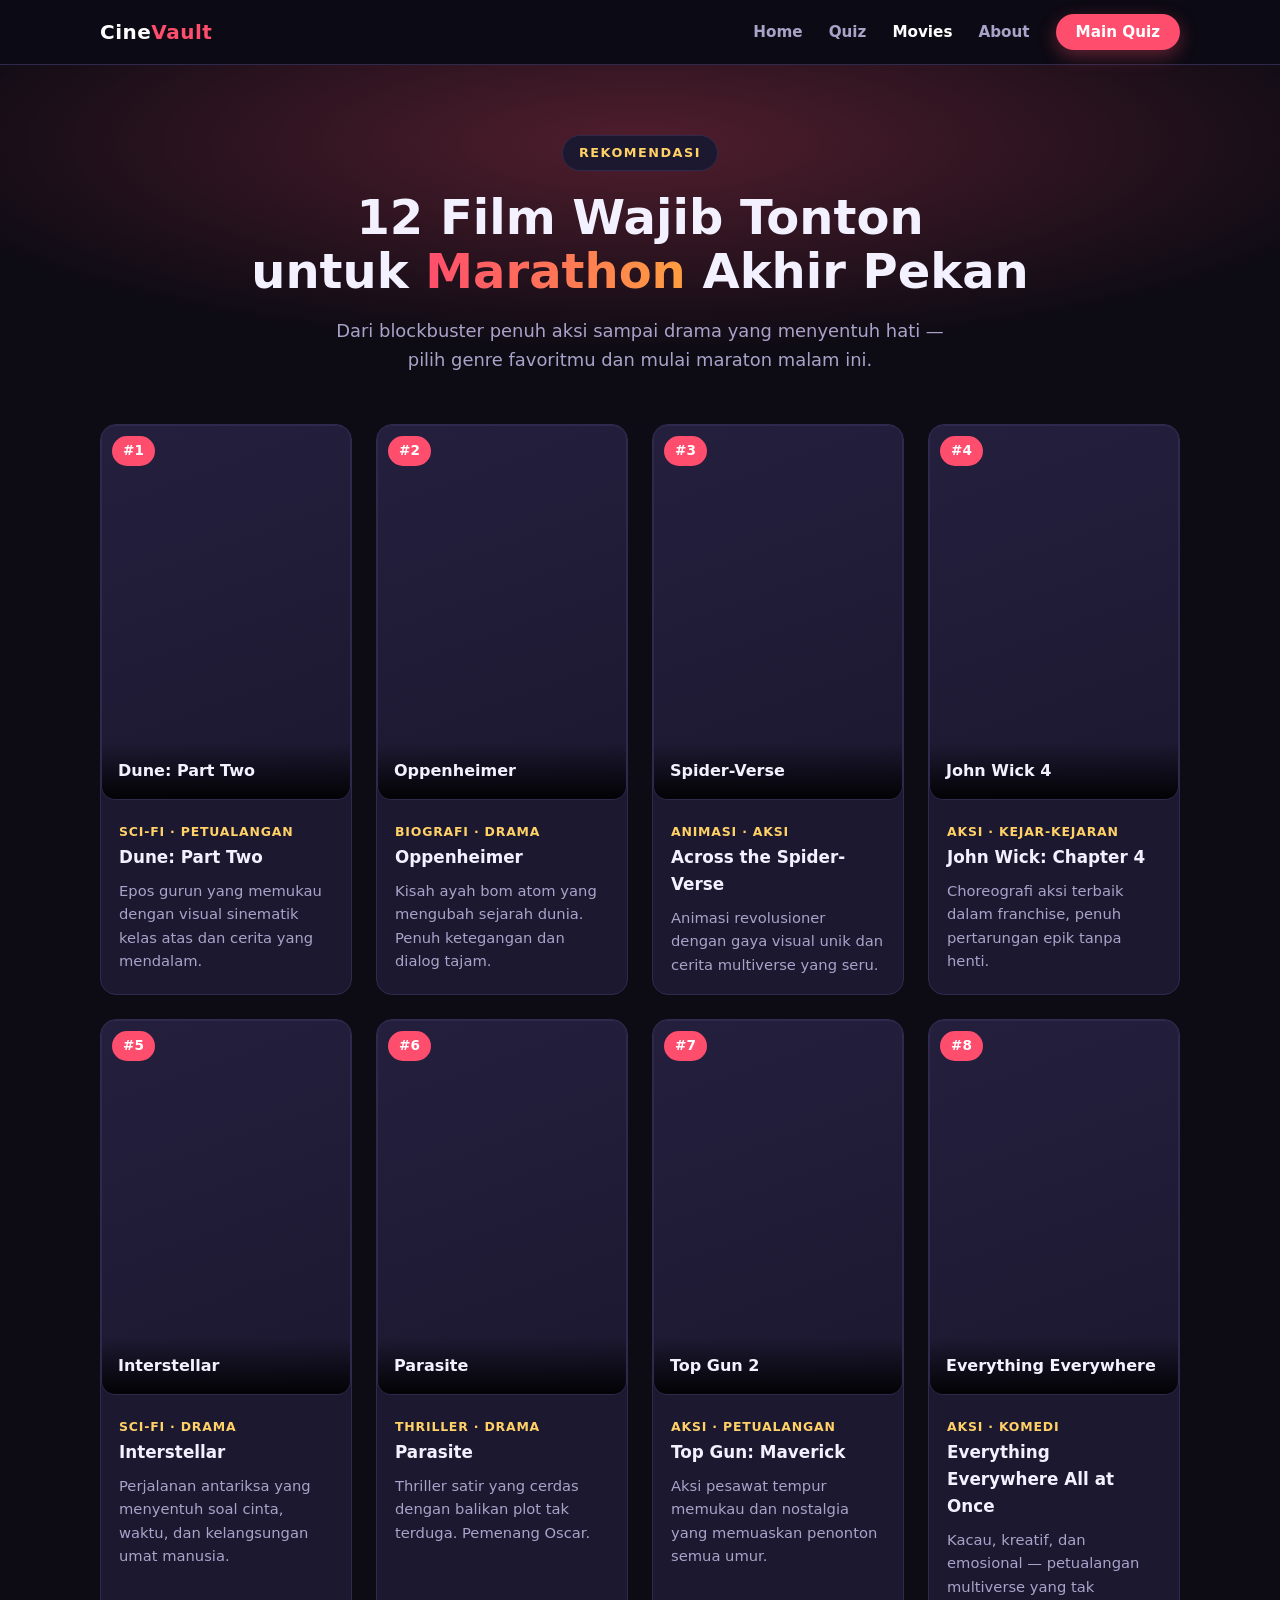
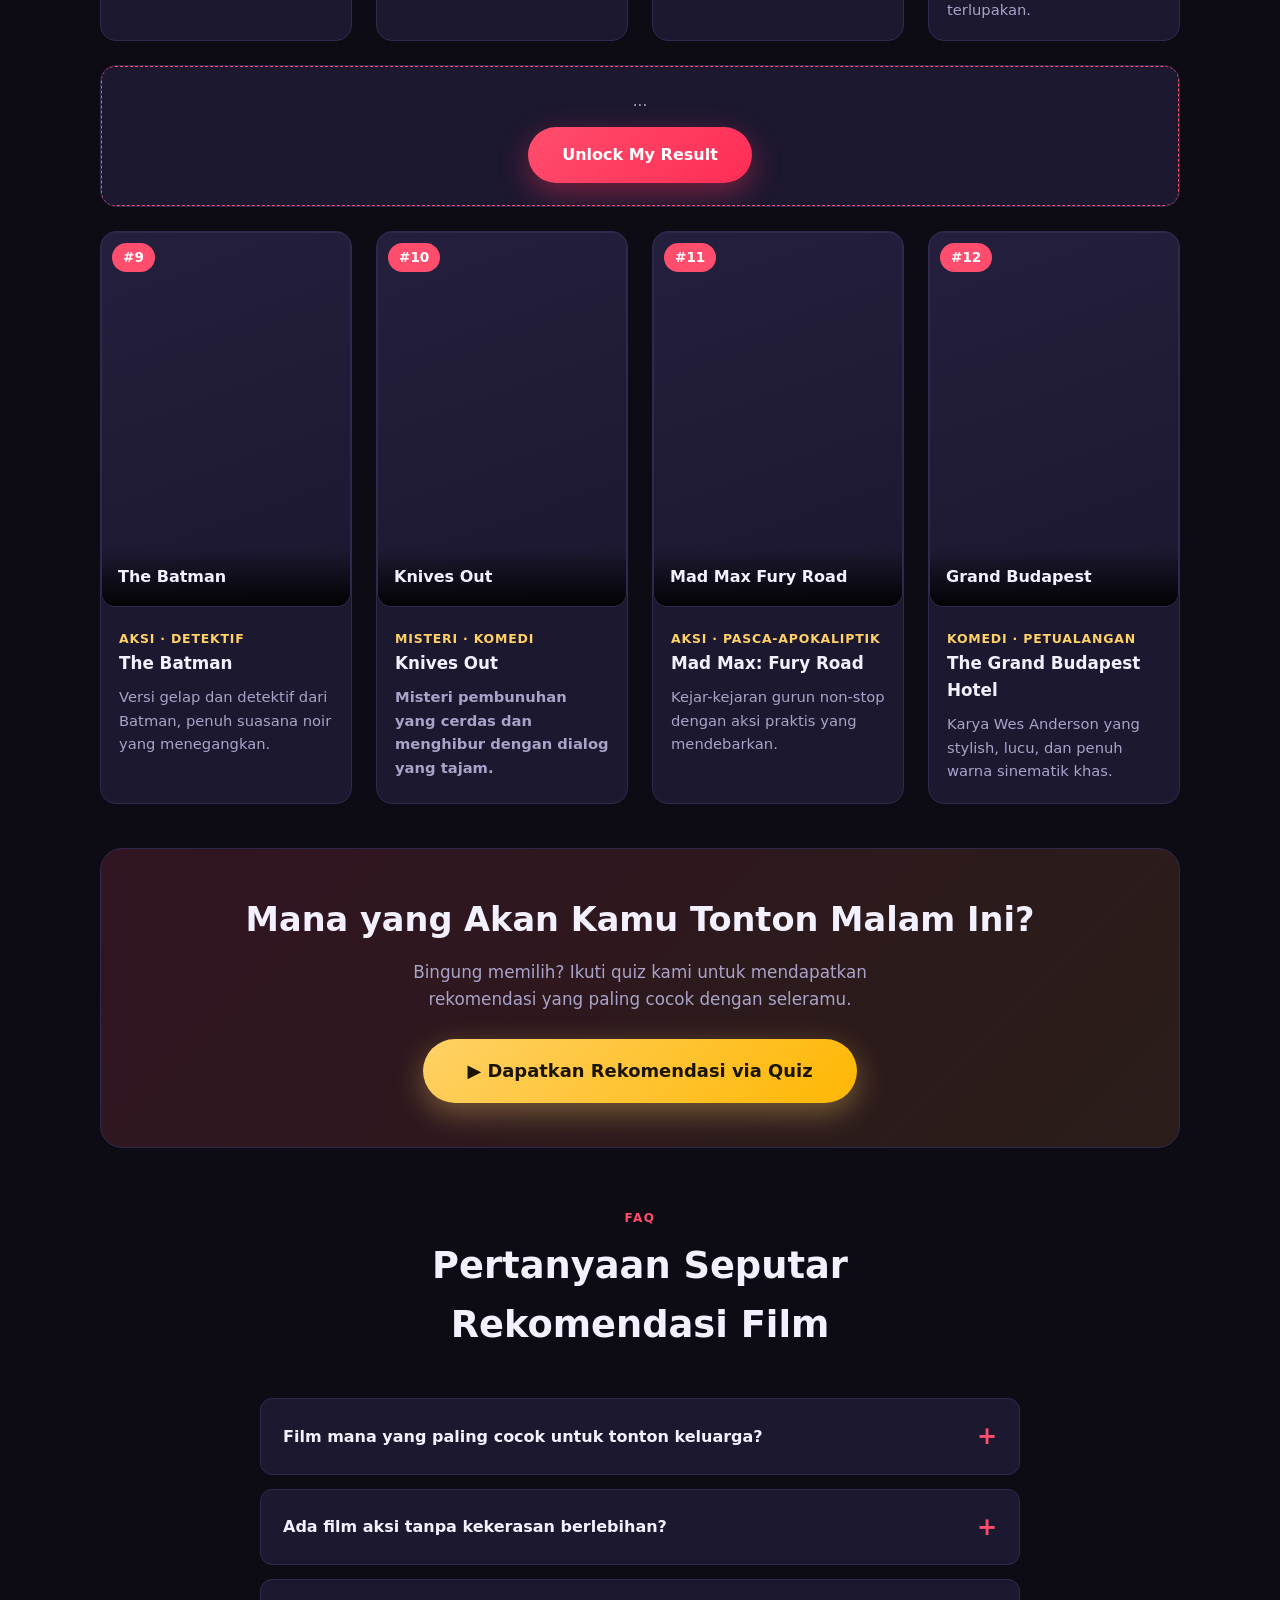
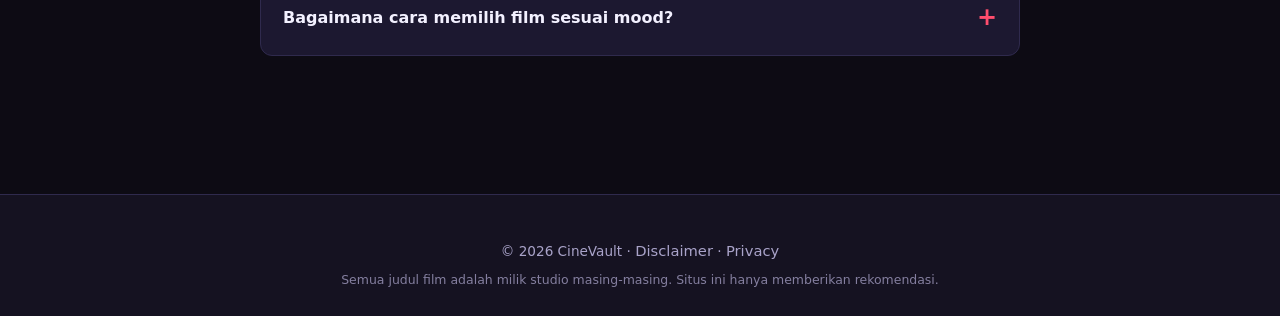
==== movies.html @ 58da5676 "feat: cinevault movie CPA site with TMDB integration" ====
<!DOCTYPE html>
<html lang="id">
<head>
  <meta charset="UTF-8">
  <meta name="viewport" content="width=device-width, initial-scale=1">
  <title>Rekomendasi Film Terbaik 2026 — 12 Movie Wajib Tonton | CineVault</title>
  <meta name="description" content="12 rekomendasi film terbaik untuk marathon akhir pekan: blockbuster, thriller, sampai drama keluarga. Lengkap dengan genre dan sinopsis singkat.">
  <meta name="robots" content="index,follow">
  <link rel="canonical" href="https://cinevault.example/movies.html">
  <meta property="og:type" content="article">
  <meta property="og:title" content="12 Rekomendasi Film Terbaik 2026">
  <meta property="og:description" content="Daftar movie wajib tonton untuk marathon akhir pekan.">
  <link rel="stylesheet" href="assets/css/style.css">
</head>
<body>

<nav class="nav">
  <div class="container nav-inner">
    <a href="index.html" class="logo">Cine<span>Vault</span></a>
    <ul class="nav-links" id="navLinks">
      <li><a href="index.html">Home</a></li>
      <li><a href="quiz.html">Quiz</a></li>
      <li><a href="movies.html" class="active">Movies</a></li>
      <li><a href="about.html">About</a></li>
      <li><a href="quiz.html" class="nav-cta">Main Quiz</a></li>
    </ul>
    <button class="burger" id="burger" aria-label="Menu">☰</button>
  </div>
</nav>

<header class="hero" style="padding-bottom:20px">
  <div class="container">
    <span class="eyebrow">Rekomendasi</span>
    <h1 style="font-size:clamp(1.8rem,4.5vw,3rem)">12 Film Wajib Tonton<br>untuk <em>Marathon</em> Akhir Pekan</h1>
    <p style="margin-bottom:0">Dari blockbuster penuh aksi sampai drama yang menyentuh hati — pilih genre favoritmu dan mulai maraton malam ini.</p>
  </div>
</header>

<main class="section" style="padding-top:30px">
  <div class="container">
    <!-- CONTAINER FILM DARI TMDB (Dinamis jika API Key diisi) -->
    <div id="tmdbContainer" class="grid grid-4" style="display: none;"></div>

    <!-- FALLBACK STATIS (Tampil default jika API Key belum diisi) -->
    <div id="fallbackMovies" class="grid grid-4">

      <div class="movie-card"><div class="poster"><span class="rank">#1</span><div class="meta">Dune: Part Two</div></div>
        <div class="body"><span class="genre">Sci-Fi · Petualangan</span><h3>Dune: Part Two</h3><p>Epos gurun yang memukau dengan visual sinematik kelas atas dan cerita yang mendalam.</p></div></div>

      <div class="movie-card"><div class="poster"><span class="rank">#2</span><div class="meta">Oppenheimer</div></div>
        <div class="body"><span class="genre">Biografi · Drama</span><h3>Oppenheimer</h3><p>Kisah ayah bom atom yang mengubah sejarah dunia. Penuh ketegangan dan dialog tajam.</p></div></div>

      <div class="movie-card"><div class="poster"><span class="rank">#3</span><div class="meta">Spider-Verse</div></div>
        <div class="body"><span class="genre">Animasi · Aksi</span><h3>Across the Spider-Verse</h3><p>Animasi revolusioner dengan gaya visual unik dan cerita multiverse yang seru.</p></div></div>

      <div class="movie-card"><div class="poster"><span class="rank">#4</span><div class="meta">John Wick 4</div></div>
        <div class="body"><span class="genre">Aksi · Kejar-kejaran</span><h3>John Wick: Chapter 4</h3><p>Choreografi aksi terbaik dalam franchise, penuh pertarungan epik tanpa henti.</p></div></div>

      <div class="movie-card"><div class="poster"><span class="rank">#5</span><div class="meta">Interstellar</div></div>
        <div class="body"><span class="genre">Sci-Fi · Drama</span><h3>Interstellar</h3><p>Perjalanan antariksa yang menyentuh soal cinta, waktu, dan kelangsungan umat manusia.</p></div></div>

      <div class="movie-card"><div class="poster"><span class="rank">#6</span><div class="meta">Parasite</div></div>
        <div class="body"><span class="genre">Thriller · Drama</span><h3>Parasite</h3><p>Thriller satir yang cerdas dengan balikan plot tak terduga. Pemenang Oscar.</p></div></div>

      <div class="movie-card"><div class="poster"><span class="rank">#7</span><div class="meta">Top Gun 2</div></div>
        <div class="body"><span class="genre">Aksi · Petualangan</span><h3>Top Gun: Maverick</h3><p>Aksi pesawat tempur memukau dan nostalgia yang memuaskan penonton semua umur.</p></div></div>

      <div class="movie-card"><div class="poster"><span class="rank">#8</span><div class="meta">Everything Everywhere</div></div>
        <div class="body"><span class="genre">Aksi · Komedi</span><h3>Everything Everywhere All at Once</h3><p>Kacau, kreatif, dan emosional — petualangan multiverse yang tak terlupakan.</p></div></div>

      <!-- CTA INLINE A -->
      <div class="movie-card" style="grid-column:1/-1">
        <div class="inline-cta" style="margin:0">
          <p>...</p>
          <a href="#" data-offer data-offer-label class="btn btn-primary">🎬 Klaim Rekomendasi Personal</a>
        </div>
      </div>

      <div class="movie-card"><div class="poster"><span class="rank">#9</span><div class="meta">The Batman</div></div>
        <div class="body"><span class="genre">Aksi · Detektif</span><h3>The Batman</h3><p>Versi gelap dan detektif dari Batman, penuh suasana noir yang menegangkan.</p></div></div>

      <div class="movie-card"><div class="poster"><span class="rank">#10</span><div class="meta">Knives Out</div></div>
        <div class="body"><span class="genre">Misteri · Komedi</span><h3>Knives Out</span><p>Misteri pembunuhan yang cerdas dan menghibur dengan dialog yang tajam.</p></div></div>

      <div class="movie-card"><div class="poster"><span class="rank">#11</span><div class="meta">Mad Max Fury Road</div></div>
        <div class="body"><span class="genre">Aksi · Pasca-Apokaliptik</span><h3>Mad Max: Fury Road</h3><p>Kejar-kejaran gurun non-stop dengan aksi praktis yang mendebarkan.</p></div></div>

      <div class="movie-card"><div class="poster"><span class="rank">#12</span><div class="meta">Grand Budapest</div></div>
        <div class="body"><span class="genre">Komedi · Petualangan</span><h3>The Grand Budapest Hotel</h3><p>Karya Wes Anderson yang stylish, lucu, dan penuh warna sinematik khas.</p></div></div>

    </div>

    <!-- CTA BAND -->
    <div class="cta-band" style="margin-top:44px">
      <h2>Mana yang Akan Kamu Tonton Malam Ini?</h2>
      <p>Bingung memilih? Ikuti quiz kami untuk mendapatkan rekomendasi yang paling cocok dengan seleramu.</p>
      <a href="quiz.html" class="btn btn-gold btn-lg btn-pulse">▶ Dapatkan Rekomendasi via Quiz</a>
    </div>

    <!-- SEO: FAQ schema-style -->
    <div class="faq" style="margin-top:56px">
      <div class="section-head"><span class="tag">FAQ</span><h2>Pertanyaan Seputar Rekomendasi Film</h2></div>
      <details class="faq-item"><summary>Film mana yang paling cocok untuk tonton keluarga?</summary><div class="a">Top Gun: Maverick dan Spider-Verse cocok untuk penonton segala usia dengan aksi seru tanpa adegan berat.</div></details>
      <details class="faq-item"><summary>Ada film aksi tanpa kekerasan berlebihan?</summary><div class="a">The Grand Budapest Hotel dan Knives Out menawarkan ketegangan dengan pendekatan ringan dan cerdas.</div></details>
      <details class="faq-item"><summary>Bagaimana cara memilih film sesuai mood?</summary><div class="a">Mood penasaran → Parasite. Butuh hiburan ringan → Grand Budapest. Ingin kagum → Dune atau Interstellar.</div></details>
    </div>
  </div>
</main>

<footer class="footer">
  <div class="container">
    <div class="footer-bottom" style="border:0;padding-top:0">
      © 2026 CineVault · <a href="disclaimer.html">Disclaimer</a> · <a href="privacy.html">Privacy</a>
      <div class="disc">Semua judul film adalah milik studio masing-masing. Situs ini hanya memberikan rekomendasi.</div>
    </div>
  </div>
</footer>

<script src="assets/js/config.js"></script>
<script src="assets/js/tmdb.js"></script>
<script>
  document.getElementById('burger').addEventListener('click',function(){
    document.getElementById('navLinks').classList.toggle('open');
  });
  document.querySelectorAll('[data-offer]').forEach(function(el){
    el.setAttribute('href',(window.CPACONFIG&&window.CPACONFIG.OFFER_URL)||'#');
    if(el.hasAttribute('data-offer-label')&&window.CPACONFIG&&window.CPACONFIG.OFFER_LABEL)
      el.textContent=window.CPACONFIG.OFFER_LABEL;
  });
</script>
<style>.active{color:#fff!important}</style>
</body>
</html>
---- assets/css/style.css ----
/* ============================================================
   CineVault — tema sinema gelap, ringan, mobile-first
   ============================================================ */
:root{
  --bg:#0d0b14;
  --bg-2:#151221;
  --card:#1c1830;
  --card-2:#241f3d;
  --line:#2f2a4d;
  --text:#f3f1ff;
  --muted:#a9a3c9;
  --brand:#ff4d6d;
  --brand-2:#ff9e40;
  --gold:#ffd166;
  --ok:#3ddc97;
  --radius:16px;
  --shadow:0 12px 40px rgba(0,0,0,.45);
  --max:1120px;
}
*{box-sizing:border-box}
html{scroll-behavior:smooth}
body{
  margin:0;background:var(--bg);color:var(--text);
  font-family:system-ui,-apple-system,"Segoe UI",Roboto,Helvetica,Arial,sans-serif;
  line-height:1.6;-webkit-font-smoothing:antialiased;
}
img{max-width:100%;display:block}
a{color:var(--brand-2);text-decoration:none}
a:hover{text-decoration:underline}
.container{width:100%;max-width:var(--max);margin:0 auto;padding:0 20px}

/* ---------- NAV ---------- */
.nav{position:sticky;top:0;z-index:50;background:rgba(13,11,20,.85);
  backdrop-filter:blur(10px);border-bottom:1px solid var(--line)}
.nav-inner{display:flex;align-items:center;justify-content:space-between;
  height:64px}
.logo{font-weight:800;font-size:1.25rem;letter-spacing:.5px;color:#fff}
.logo span{color:var(--brand)}
.nav-links{display:flex;gap:26px;list-style:none;margin:0;padding:0}
.nav-links a{color:var(--muted);font-weight:600;font-size:.95rem}
.nav-links a:hover{color:#fff;text-decoration:none}
.nav-cta{background:var(--brand);color:#fff!important;padding:9px 20px;
  border-radius:999px;font-weight:700;box-shadow:0 6px 18px rgba(255,77,109,.35)}
.nav-cta:hover{filter:brightness(1.08);text-decoration:none}
.burger{display:none;background:none;border:0;color:#fff;font-size:1.6rem;cursor:pointer}

/* ---------- HERO ---------- */
.hero{padding:70px 0 50px;text-align:center;position:relative;overflow:hidden}
.hero::before{content:"";position:absolute;inset:-40% -10% auto;
  height:420px;background:radial-gradient(closest-side,rgba(255,77,109,.28),transparent);
  z-index:-1}
.eyebrow{display:inline-block;background:var(--card);border:1px solid var(--line);
  color:var(--gold);font-size:.8rem;font-weight:700;letter-spacing:1.5px;
  text-transform:uppercase;padding:7px 16px;border-radius:999px;margin-bottom:20px}
.hero h1{font-size:clamp(2.1rem,5vw,3.5rem);line-height:1.12;margin:0 0 18px;
  font-weight:900}
.hero h1 em{font-style:normal;background:linear-gradient(90deg,var(--brand),var(--brand-2));
  -webkit-background-clip:text;background-clip:text;-webkit-text-fill-color:transparent}
.hero p{color:var(--muted);font-size:1.12rem;max-width:640px;margin:0 auto 30px}
.hero-cta{display:flex;gap:14px;justify-content:center;flex-wrap:wrap}

/* ---------- TOMBOL ---------- */
.btn{display:inline-flex;align-items:center;gap:9px;border:0;cursor:pointer;
  font-weight:800;font-size:1rem;padding:15px 34px;border-radius:999px;
  transition:transform .15s ease,filter .15s ease;text-decoration:none}
.btn:hover{transform:translateY(-2px);text-decoration:none}
.btn-primary{color:#fff;background:linear-gradient(135deg,var(--brand),#ff2d55);
  box-shadow:0 10px 30px rgba(255,45,85,.4)}
.btn-primary:hover{filter:brightness(1.1)}
.btn-ghost{color:var(--text);background:transparent;border:1.5px solid var(--line)}
.btn-ghost:hover{border-color:var(--brand-2)}
.btn-gold{color:#1a1400;background:linear-gradient(135deg,var(--gold),#ffb703);
  box-shadow:0 10px 30px rgba(255,209,102,.35)}
.btn-lg{font-size:1.12rem;padding:18px 44px}
.btn-pulse{animation:pulse 1.8s infinite}
@keyframes pulse{
  0%,100%{box-shadow:0 10px 30px rgba(255,45,85,.4)}
  50%{box-shadow:0 10px 46px rgba(255,45,85,.75)}
}
@media (prefers-reduced-motion:reduce){.btn-pulse{animation:none}}

/* ---------- SECTIONS ---------- */
.section{padding:64px 0}
.section-alt{background:var(--bg-2)}
.section-head{text-align:center;max-width:680px;margin:0 auto 44px}
.section-head h2{font-size:clamp(1.6rem,3.5vw,2.3rem);margin:0 0 12px;font-weight:900}
.section-head p{color:var(--muted);margin:0;font-size:1.05rem}
.tag{display:inline-block;font-size:.75rem;font-weight:800;letter-spacing:1.5px;
  text-transform:uppercase;color:var(--brand);margin-bottom:8px}

/* ---------- GRID KARTU ---------- */
.grid{display:grid;gap:24px}
.grid-3{grid-template-columns:repeat(3,1fr)}
.grid-4{grid-template-columns:repeat(4,1fr)}
.card{background:var(--card);border:1px solid var(--line);border-radius:var(--radius);
  padding:26px;transition:transform .18s ease,border-color .18s ease}
.card:hover{transform:translateY(-6px);border-color:var(--brand)}
.card .ic{font-size:2rem;margin-bottom:12px}
.card h3{margin:0 0 8px;font-size:1.15rem}
.card p{margin:0;color:var(--muted);font-size:.97rem}
.step-n{display:inline-flex;align-items:center;justify-content:center;width:42px;
  height:42px;border-radius:12px;background:var(--card-2);color:var(--gold);
  font-weight:900;font-size:1.2rem;margin-bottom:14px;border:1px solid var(--line)}

/* ---------- FILM CARD ---------- */
.poster{aspect-ratio:2/3;border-radius:14px;background:linear-gradient(160deg,var(--card-2),var(--card));
  display:flex;align-items:flex-end;padding:16px;position:relative;overflow:hidden;
  border:1px solid var(--line)}
.poster .rank{position:absolute;top:10px;left:10px;background:var(--brand);color:#fff;
  font-weight:900;font-size:.85rem;padding:4px 11px;border-radius:999px}
.poster .meta{position:absolute;bottom:0;left:0;right:0;padding:16px;
  background:linear-gradient(transparent,rgba(0,0,0,.9));font-weight:800}
.movie-card{background:var(--card);border:1px solid var(--line);border-radius:var(--radius);
  overflow:hidden;transition:transform .18s}
.movie-card:hover{transform:translateY(-5px)}
.movie-card .body{padding:18px}
.movie-card h3{margin:0 0 6px;font-size:1.05rem}
.movie-card .genre{font-size:.78rem;color:var(--gold);font-weight:700;
  text-transform:uppercase;letter-spacing:.8px}
.movie-card p{margin:8px 0 0;color:var(--muted);font-size:.92rem}

/* ---------- CTA BAND ---------- */
.cta-band{background:linear-gradient(135deg,rgba(255,77,109,.15),rgba(255,158,64,.12));
  border:1px solid var(--line);border-radius:22px;padding:44px;text-align:center}
.cta-band h2{margin:0 0 12px;font-size:clamp(1.5rem,3vw,2.1rem);font-weight:900}
.cta-band p{color:var(--muted);max-width:560px;margin:0 auto 26px;font-size:1.05rem}

/* ---------- IN-ARTICLE CTA ---------- */
.inline-cta{background:var(--card);border:1px dashed var(--brand);border-radius:14px;
  padding:22px;text-align:center;margin:30px 0}
.inline-cta p{margin:0 0 14px;color:var(--muted);font-size:.95rem}

/* ---------- FAQ ---------- */
.faq{max-width:760px;margin:0 auto}
details.faq-item{background:var(--card);border:1px solid var(--line);
  border-radius:12px;margin-bottom:14px;overflow:hidden}
details.faq-item summary{cursor:pointer;padding:18px 22px;font-weight:700;
  list-style:none;display:flex;justify-content:space-between;align-items:center}
details.faq-item summary::-webkit-details-marker{display:none}
details.faq-item summary::after{content:"+";color:var(--brand);font-size:1.5rem;
  transition:transform .2s}
details.faq-item[open] summary::after{transform:rotate(45deg)}
details.faq-item .a{padding:0 22px 20px;color:var(--muted)}

/* ---------- QUIZ ---------- */
.quiz-wrap{max-width:720px;margin:0 auto}
.quiz-card{background:var(--card);border:1px solid var(--line);border-radius:20px;
  padding:32px;box-shadow:var(--shadow)}
.progress{height:9px;background:var(--card-2);border-radius:999px;overflow:hidden;margin-bottom:24px}
.progress .bar{height:100%;width:0;background:linear-gradient(90deg,var(--brand),var(--brand-2));
  transition:width .35s ease}
.q-count{font-size:.85rem;color:var(--muted);font-weight:700;text-transform:uppercase;
  letter-spacing:1px}
.q-text{font-size:1.35rem;font-weight:800;margin:10px 0 22px}
.opts{display:grid;gap:12px}
.opt{background:var(--card-2);border:1.5px solid var(--line);color:var(--text);
  padding:15px 18px;border-radius:12px;font-size:1rem;font-weight:600;cursor:pointer;
  text-align:left;transition:.15s}
.opt:hover{border-color:var(--brand);transform:translateX(4px)}
.opt.correct{background:rgba(61,220,151,.18);border-color:var(--ok)}
.opt.wrong{background:rgba(255,77,109,.18);border-color:var(--brand)}
.opt:disabled{cursor:default;transform:none}
.quiz-result{text-align:center}
.quiz-result .score{font-size:3.4rem;font-weight:900;
  background:linear-gradient(90deg,var(--gold),var(--brand-2));
  -webkit-background-clip:text;background-clip:text;-webkit-text-fill-color:transparent}
.gate{background:linear-gradient(135deg,rgba(255,77,109,.18),rgba(255,209,102,.12));
  border:1.5px dashed var(--brand);border-radius:16px;padding:26px;margin-top:22px}
.gate h3{margin:0 0 8px}
.gate p{color:var(--muted);margin:0 0 18px}

/* ---------- STATS ---------- */
.stats{display:grid;grid-template-columns:repeat(4,1fr);gap:18px;text-align:center}
.stat .n{font-size:2.2rem;font-weight:900;color:var(--gold)}
.stat .l{color:var(--muted);font-size:.9rem}

/* ---------- FOOTER ---------- */
.footer{background:var(--bg-2);border-top:1px solid var(--line);padding:44px 0 26px;
  margin-top:60px}
.footer-grid{display:grid;grid-template-columns:2fr 1fr 1fr 1fr;gap:30px;margin-bottom:30px}
.footer h4{font-size:.95rem;text-transform:uppercase;letter-spacing:1px;color:#fff;margin:0 0 14px}
.footer ul{list-style:none;margin:0;padding:0;display:grid;gap:9px}
.footer a{color:var(--muted);font-size:.92rem}
.footer a:hover{color:var(--brand-2)}
.footer-bottom{border-top:1px solid var(--line);padding-top:20px;color:var(--muted);
  font-size:.85rem;text-align:center}
.footer-bottom .disc{font-size:.78rem;opacity:.75;margin-top:8px}

/* ---------- HALAMAN LEGAL ---------- */
.page{max-width:820px;margin:0 auto;padding:56px 20px}
.page h1{font-size:clamp(1.8rem,4vw,2.6rem);font-weight:900;margin-bottom:8px}
.page h2{font-size:1.3rem;margin:32px 0 10px}
.page p,.page li{color:var(--muted)}
.page .updated{color:var(--gold);font-size:.9rem;font-weight:700}

/* ---------- SHARE ---------- */
.share{display:flex;gap:12px;justify-content:center;margin-top:24px;flex-wrap:wrap}
.share button{background:var(--card-2);border:1px solid var(--line);color:var(--text);
  padding:11px 22px;border-radius:999px;font-weight:700;cursor:pointer;font-size:.95rem}
.share button:hover{border-color:var(--brand)}

/* ---------- TOAST ---------- */
.toast{position:fixed;bottom:24px;left:50%;transform:translateX(-50%) translateY(120px);
  background:var(--ok);color:#04150e;padding:13px 26px;border-radius:999px;
  font-weight:800;transition:transform .3s;z-index:99}
.toast.show{transform:translateX(-50%) translateY(0)}

/* ---------- RESPONSIVE ---------- */
@media (max-width:960px){
  .grid-3,.grid-4{grid-template-columns:repeat(2,1fr)}
  .footer-grid{grid-template-columns:1fr 1fr}
  .stats{grid-template-columns:repeat(2,1fr)}
}
@media (max-width:640px){
  .nav-links{position:fixed;top:64px;right:0;left:0;background:var(--bg-2);
    flex-direction:column;gap:0;padding:8px 0;border-bottom:1px solid var(--line);
    display:none}
  .nav-links.open{display:flex}
  .nav-links li{padding:0}
  .nav-links a{display:block;padding:14px 22px}
  .burger{display:block}
  .grid-3,.grid-4{grid-template-columns:1fr}
  .footer-grid{grid-template-columns:1fr}
  .hero{padding:48px 0 34px}
  .section{padding:46px 0}
  .cta-band{padding:30px 20px}
  .quiz-card{padding:22px}
}
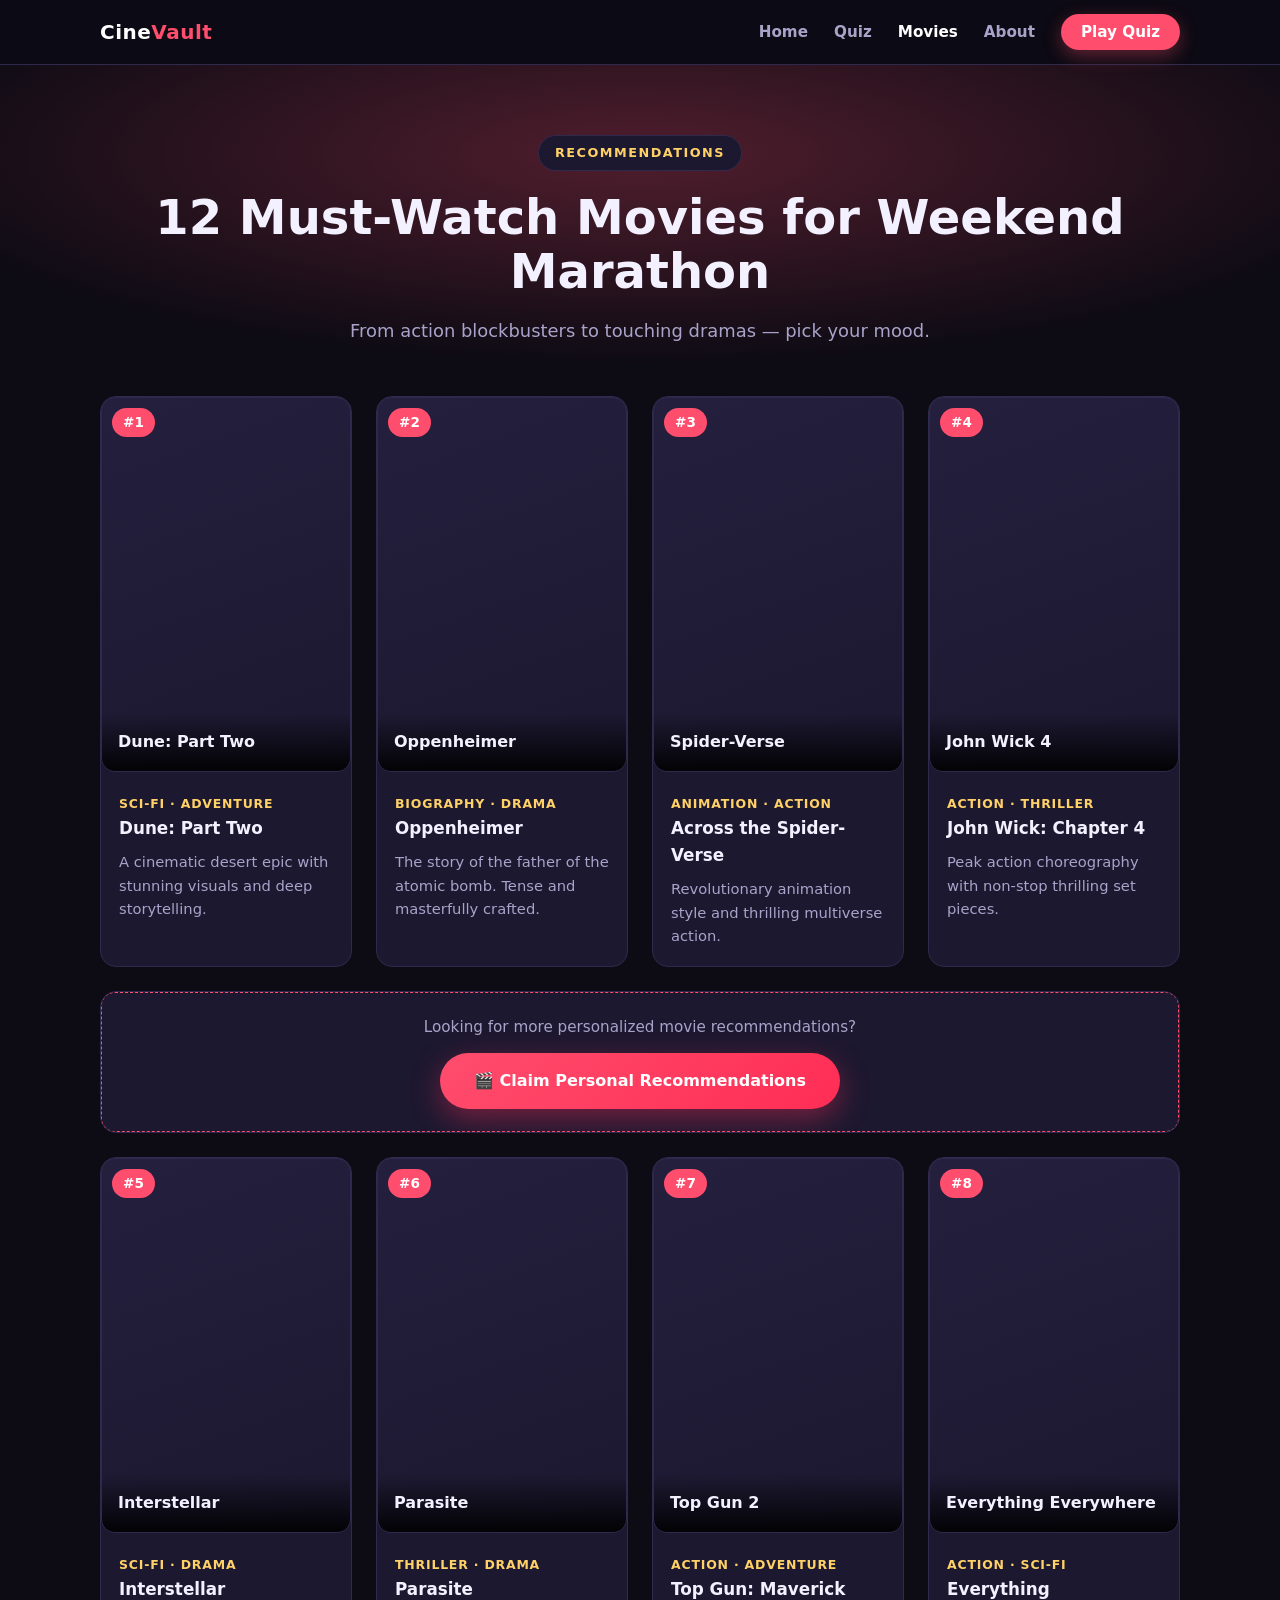
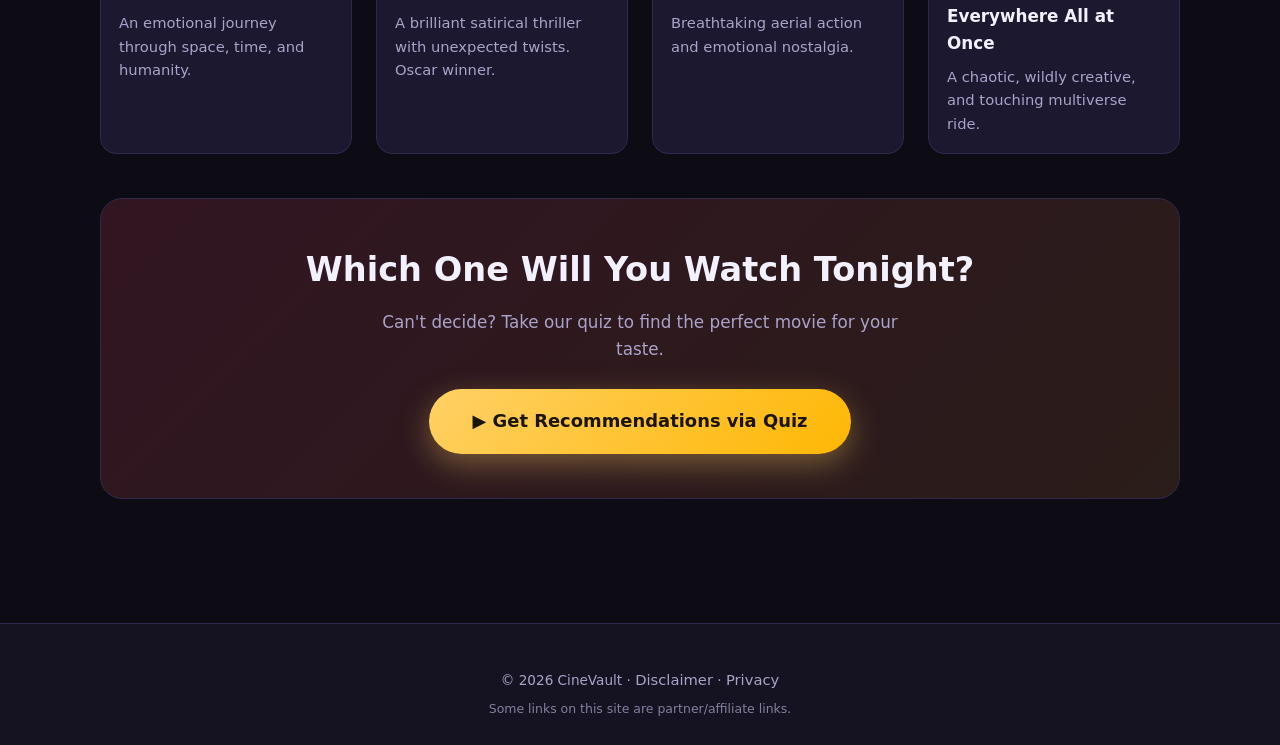
==== commit e485bc94: "feat: multi-language auto-detect + CPA link rotation system" ====
--- a/movies.html
+++ b/movies.html
@@ -1,15 +1,12 @@
 <!DOCTYPE html>
-<html lang="id">
+<html lang="en">
 <head>
   <meta charset="UTF-8">
   <meta name="viewport" content="width=device-width, initial-scale=1">
-  <title>Rekomendasi Film Terbaik 2026 — 12 Movie Wajib Tonton | CineVault</title>
-  <meta name="description" content="12 rekomendasi film terbaik untuk marathon akhir pekan: blockbuster, thriller, sampai drama keluarga. Lengkap dengan genre dan sinopsis singkat.">
+  <title>Top Recommended Movies 2026 — Must-Watch Films | CineVault</title>
+  <meta name="description" content="Discover top movie recommendations for your weekend marathon. Powered by TMDB API.">
   <meta name="robots" content="index,follow">
-  <link rel="canonical" href="https://cinevault.example/movies.html">
-  <meta property="og:type" content="article">
-  <meta property="og:title" content="12 Rekomendasi Film Terbaik 2026">
-  <meta property="og:description" content="Daftar movie wajib tonton untuk marathon akhir pekan.">
+  <link rel="canonical" href="https://benichelsea.github.io/cinevault-cpa/movies.html">
   <link rel="stylesheet" href="assets/css/style.css">
 </head>
 <body>
@@ -18,11 +15,11 @@
   <div class="container nav-inner">
     <a href="index.html" class="logo">Cine<span>Vault</span></a>
     <ul class="nav-links" id="navLinks">
-      <li><a href="index.html">Home</a></li>
-      <li><a href="quiz.html">Quiz</a></li>
-      <li><a href="movies.html" class="active">Movies</a></li>
-      <li><a href="about.html">About</a></li>
-      <li><a href="quiz.html" class="nav-cta">Main Quiz</a></li>
+      <li><a href="index.html" data-i18n="nav_home">Home</a></li>
+      <li><a href="quiz.html" data-i18n="nav_quiz">Quiz</a></li>
+      <li><a href="movies.html" class="active" data-i18n="nav_movies">Movies</a></li>
+      <li><a href="about.html" data-i18n="nav_about">About</a></li>
+      <li><a href="quiz.html" class="nav-cta" data-i18n="nav_play">Play Quiz</a></li>
     </ul>
     <button class="burger" id="burger" aria-label="Menu">☰</button>
   </div>
@@ -30,79 +27,57 @@
 
 <header class="hero" style="padding-bottom:20px">
   <div class="container">
-    <span class="eyebrow">Rekomendasi</span>
-    <h1 style="font-size:clamp(1.8rem,4.5vw,3rem)">12 Film Wajib Tonton<br>untuk <em>Marathon</em> Akhir Pekan</h1>
-    <p style="margin-bottom:0">Dari blockbuster penuh aksi sampai drama yang menyentuh hati — pilih genre favoritmu dan mulai maraton malam ini.</p>
+    <span class="eyebrow">Recommendations</span>
+    <h1 style="font-size:clamp(1.8rem,4.5vw,3rem)" data-i18n="movies_title">12 Must-Watch Movies for Weekend Marathon</h1>
+    <p style="margin-bottom:0" data-i18n="movies_desc">From action blockbusters to touching dramas — pick your mood.</p>
   </div>
 </header>
 
 <main class="section" style="padding-top:30px">
   <div class="container">
-    <!-- CONTAINER FILM DARI TMDB (Dinamis jika API Key diisi) -->
+    <!-- CONTAINER FILM TMDB (Dinamis) -->
     <div id="tmdbContainer" class="grid grid-4" style="display: none;"></div>
 
-    <!-- FALLBACK STATIS (Tampil default jika API Key belum diisi) -->
+    <!-- FALLBACK STATIS -->
     <div id="fallbackMovies" class="grid grid-4">
-
       <div class="movie-card"><div class="poster"><span class="rank">#1</span><div class="meta">Dune: Part Two</div></div>
-        <div class="body"><span class="genre">Sci-Fi · Petualangan</span><h3>Dune: Part Two</h3><p>Epos gurun yang memukau dengan visual sinematik kelas atas dan cerita yang mendalam.</p></div></div>
+        <div class="body"><span class="genre">Sci-Fi · Adventure</span><h3>Dune: Part Two</h3><p>A cinematic desert epic with stunning visuals and deep storytelling.</p></div></div>
 
       <div class="movie-card"><div class="poster"><span class="rank">#2</span><div class="meta">Oppenheimer</div></div>
-        <div class="body"><span class="genre">Biografi · Drama</span><h3>Oppenheimer</h3><p>Kisah ayah bom atom yang mengubah sejarah dunia. Penuh ketegangan dan dialog tajam.</p></div></div>
+        <div class="body"><span class="genre">Biography · Drama</span><h3>Oppenheimer</h3><p>The story of the father of the atomic bomb. Tense and masterfully crafted.</p></div></div>
 
       <div class="movie-card"><div class="poster"><span class="rank">#3</span><div class="meta">Spider-Verse</div></div>
-        <div class="body"><span class="genre">Animasi · Aksi</span><h3>Across the Spider-Verse</h3><p>Animasi revolusioner dengan gaya visual unik dan cerita multiverse yang seru.</p></div></div>
+        <div class="body"><span class="genre">Animation · Action</span><h3>Across the Spider-Verse</h3><p>Revolutionary animation style and thrilling multiverse action.</p></div></div>
 
       <div class="movie-card"><div class="poster"><span class="rank">#4</span><div class="meta">John Wick 4</div></div>
-        <div class="body"><span class="genre">Aksi · Kejar-kejaran</span><h3>John Wick: Chapter 4</h3><p>Choreografi aksi terbaik dalam franchise, penuh pertarungan epik tanpa henti.</p></div></div>
+        <div class="body"><span class="genre">Action · Thriller</span><h3>John Wick: Chapter 4</h3><p>Peak action choreography with non-stop thrilling set pieces.</p></div></div>
 
-      <div class="movie-card"><div class="poster"><span class="rank">#5</span><div class="meta">Interstellar</div></div>
-        <div class="body"><span class="genre">Sci-Fi · Drama</span><h3>Interstellar</h3><p>Perjalanan antariksa yang menyentuh soal cinta, waktu, dan kelangsungan umat manusia.</p></div></div>
-
-      <div class="movie-card"><div class="poster"><span class="rank">#6</span><div class="meta">Parasite</div></div>
-        <div class="body"><span class="genre">Thriller · Drama</span><h3>Parasite</h3><p>Thriller satir yang cerdas dengan balikan plot tak terduga. Pemenang Oscar.</p></div></div>
-
-      <div class="movie-card"><div class="poster"><span class="rank">#7</span><div class="meta">Top Gun 2</div></div>
-        <div class="body"><span class="genre">Aksi · Petualangan</span><h3>Top Gun: Maverick</h3><p>Aksi pesawat tempur memukau dan nostalgia yang memuaskan penonton semua umur.</p></div></div>
-
-      <div class="movie-card"><div class="poster"><span class="rank">#8</span><div class="meta">Everything Everywhere</div></div>
-        <div class="body"><span class="genre">Aksi · Komedi</span><h3>Everything Everywhere All at Once</h3><p>Kacau, kreatif, dan emosional — petualangan multiverse yang tak terlupakan.</p></div></div>
-
-      <!-- CTA INLINE A -->
+      <!-- INLINE CTA -->
       <div class="movie-card" style="grid-column:1/-1">
         <div class="inline-cta" style="margin:0">
-          <p>...</p>
-          <a href="#" data-offer data-offer-label class="btn btn-primary">🎬 Klaim Rekomendasi Personal</a>
+          <p>Looking for more personalized movie recommendations?</p>
+          <a href="#" data-offer class="btn btn-primary">🎬 Claim Personal Recommendations</a>
         </div>
       </div>
 
-      <div class="movie-card"><div class="poster"><span class="rank">#9</span><div class="meta">The Batman</div></div>
-        <div class="body"><span class="genre">Aksi · Detektif</span><h3>The Batman</h3><p>Versi gelap dan detektif dari Batman, penuh suasana noir yang menegangkan.</p></div></div>
+      <div class="movie-card"><div class="poster"><span class="rank">#5</span><div class="meta">Interstellar</div></div>
+        <div class="body"><span class="genre">Sci-Fi · Drama</span><h3>Interstellar</h3><p>An emotional journey through space, time, and humanity.</p></div></div>
 
-      <div class="movie-card"><div class="poster"><span class="rank">#10</span><div class="meta">Knives Out</div></div>
-        <div class="body"><span class="genre">Misteri · Komedi</span><h3>Knives Out</span><p>Misteri pembunuhan yang cerdas dan menghibur dengan dialog yang tajam.</p></div></div>
+      <div class="movie-card"><div class="poster"><span class="rank">#6</span><div class="meta">Parasite</div></div>
+        <div class="body"><span class="genre">Thriller · Drama</span><h3>Parasite</h3><p>A brilliant satirical thriller with unexpected twists. Oscar winner.</p></div></div>
 
-      <div class="movie-card"><div class="poster"><span class="rank">#11</span><div class="meta">Mad Max Fury Road</div></div>
-        <div class="body"><span class="genre">Aksi · Pasca-Apokaliptik</span><h3>Mad Max: Fury Road</h3><p>Kejar-kejaran gurun non-stop dengan aksi praktis yang mendebarkan.</p></div></div>
+      <div class="movie-card"><div class="poster"><span class="rank">#7</span><div class="meta">Top Gun 2</div></div>
+        <div class="body"><span class="genre">Action · Adventure</span><h3>Top Gun: Maverick</h3><p>Breathtaking aerial action and emotional nostalgia.</p></div></div>
 
-      <div class="movie-card"><div class="poster"><span class="rank">#12</span><div class="meta">Grand Budapest</div></div>
-        <div class="body"><span class="genre">Komedi · Petualangan</span><h3>The Grand Budapest Hotel</h3><p>Karya Wes Anderson yang stylish, lucu, dan penuh warna sinematik khas.</p></div></div>
-
+      <div class="movie-card"><div class="poster"><span class="rank">#8</span><div class="meta">Everything Everywhere</div></div>
+        <div class="body"><span class="genre">Action · Sci-Fi</span><h3>Everything Everywhere All at Once</h3><p>A chaotic, wildly creative, and touching multiverse ride.</p></div></div>
     </div>
 
     <!-- CTA BAND -->
     <div class="cta-band" style="margin-top:44px">
-      <h2>Mana yang Akan Kamu Tonton Malam Ini?</h2>
-      <p>Bingung memilih? Ikuti quiz kami untuk mendapatkan rekomendasi yang paling cocok dengan seleramu.</p>
-      <a href="quiz.html" class="btn btn-gold btn-lg btn-pulse">▶ Dapatkan Rekomendasi via Quiz</a>
-    </div>
-
-    <!-- SEO: FAQ schema-style -->
-    <div class="faq" style="margin-top:56px">
-      <div class="section-head"><span class="tag">FAQ</span><h2>Pertanyaan Seputar Rekomendasi Film</h2></div>
-      <details class="faq-item"><summary>Film mana yang paling cocok untuk tonton keluarga?</summary><div class="a">Top Gun: Maverick dan Spider-Verse cocok untuk penonton segala usia dengan aksi seru tanpa adegan berat.</div></details>
-      <details class="faq-item"><summary>Ada film aksi tanpa kekerasan berlebihan?</summary><div class="a">The Grand Budapest Hotel dan Knives Out menawarkan ketegangan dengan pendekatan ringan dan cerdas.</div></details>
-      <details class="faq-item"><summary>Bagaimana cara memilih film sesuai mood?</summary><div class="a">Mood penasaran → Parasite. Butuh hiburan ringan → Grand Budapest. Ingin kagum → Dune atau Interstellar.</div></details>
+      <h2>Which One Will You Watch Tonight?</h2>
+      <p>Can't decide? Take our quiz to find the perfect movie for your taste.</p>
+      <a href="quiz.html" class="btn btn-gold btn-lg btn-pulse">▶ Get Recommendations via Quiz</a>
     </div>
   </div>
 </main>
@@ -111,21 +86,18 @@
   <div class="container">
     <div class="footer-bottom" style="border:0;padding-top:0">
       © 2026 CineVault · <a href="disclaimer.html">Disclaimer</a> · <a href="privacy.html">Privacy</a>
-      <div class="disc">Semua judul film adalah milik studio masing-masing. Situs ini hanya memberikan rekomendasi.</div>
+      <div class="disc" data-i18n="footer_disc">Some links on this site are partner/affiliate links.</div>
     </div>
   </div>
 </footer>
 
 <script src="assets/js/config.js"></script>
+<script src="assets/js/i18n.js"></script>
+<script src="assets/js/offer.js"></script>
 <script src="assets/js/tmdb.js"></script>
 <script>
-  document.getElementById('burger').addEventListener('click',function(){
+  document.getElementById('burger').addEventListener('click', function() {
     document.getElementById('navLinks').classList.toggle('open');
-  });
-  document.querySelectorAll('[data-offer]').forEach(function(el){
-    el.setAttribute('href',(window.CPACONFIG&&window.CPACONFIG.OFFER_URL)||'#');
-    if(el.hasAttribute('data-offer-label')&&window.CPACONFIG&&window.CPACONFIG.OFFER_LABEL)
-      el.textContent=window.CPACONFIG.OFFER_LABEL;
   });
 </script>
 <style>.active{color:#fff!important}</style>
